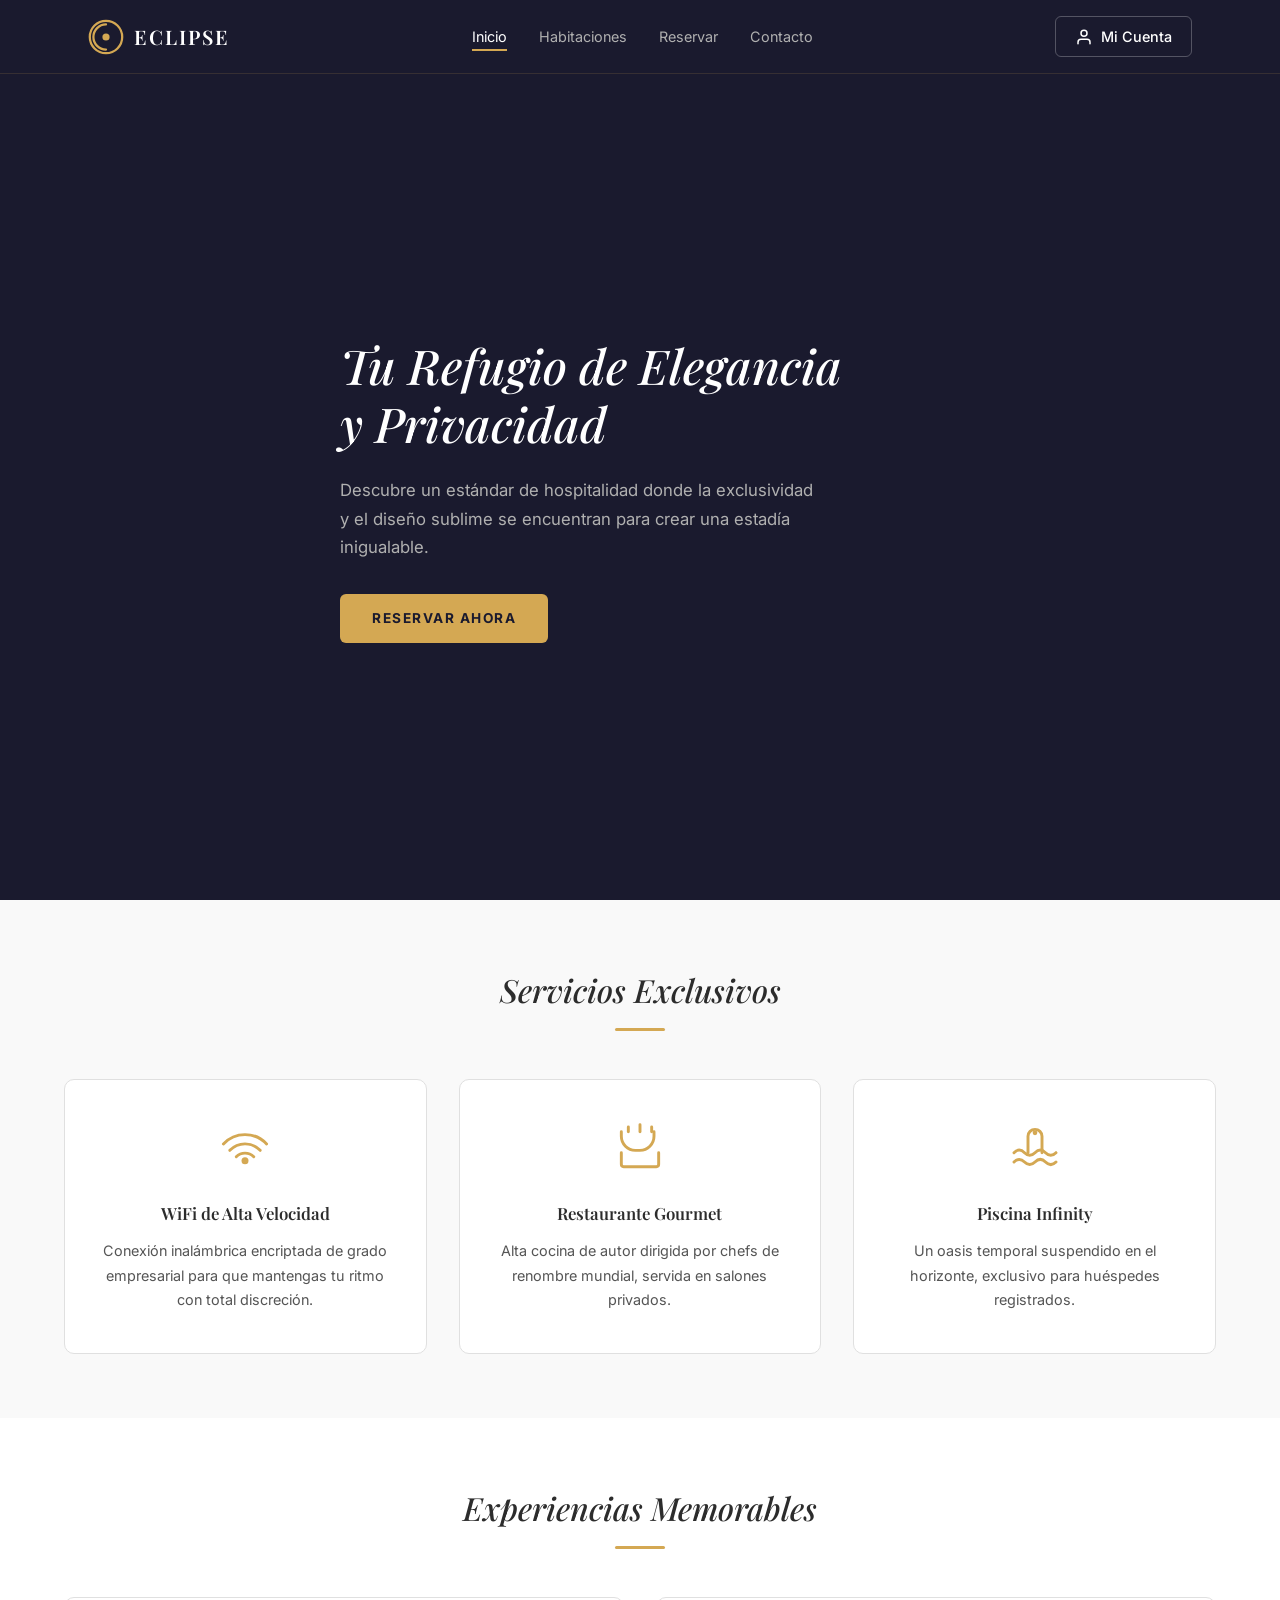
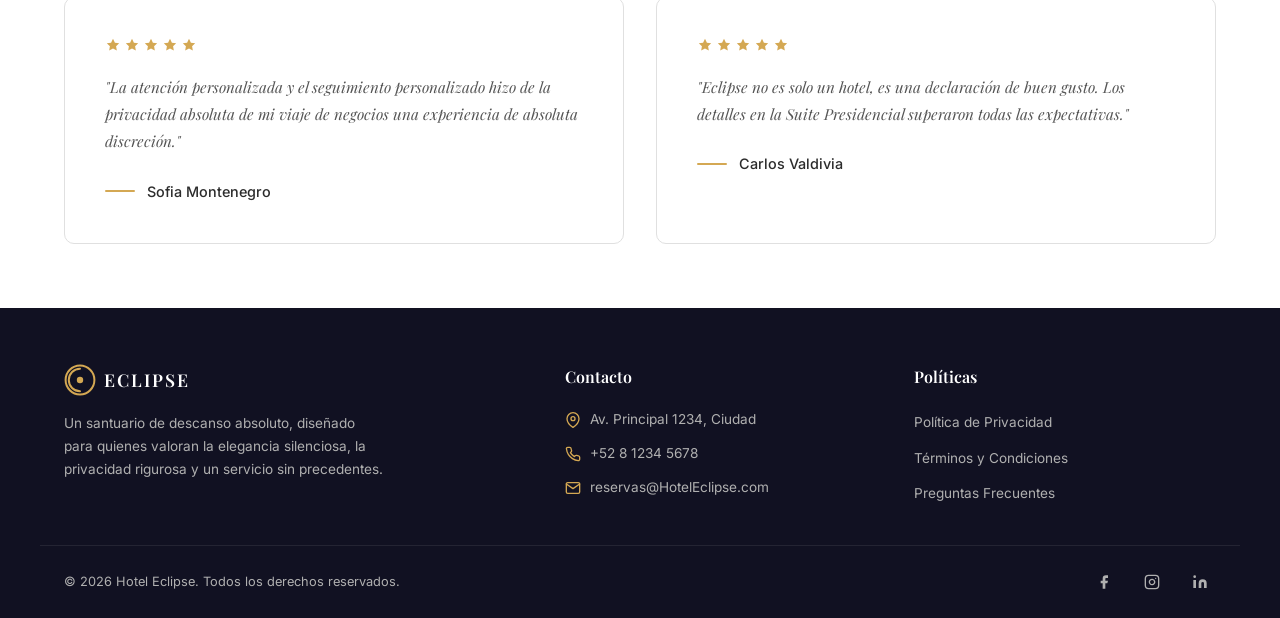
==== inicio.html @ 24bf1b32 "Agregacion de Inicio v.1" ====
<!DOCTYPE html>
<html lang="es">
<head>
    <meta charset="UTF-8">
    <meta name="viewport" content="width=device-width, initial-scale=1.0">
    <title>Hotel Eclipse - Tu Refugio de Elegancia</title>
    <link rel="preconnect" href="https://fonts.googleapis.com">
    <link rel="preconnect" href="https://fonts.gstatic.com" crossorigin>
    <link href="https://fonts.googleapis.com/css2?family=Inter:wght@300;400;500;600;700&family=Playfair+Display:ital,wght@0,400;0,500;0,600;0,700;1,400;1,500;1,600&display=swap" rel="stylesheet">
    <link rel="stylesheet" href="css/variables.css">
    <link rel="stylesheet" href="css/reset.css">
    <link rel="stylesheet" href="css/principal.css">
</head>
<body>

    <!-- HEADER -->
    <header class="header">
        <nav class="nav container">
            <a href="inicio.html" class="nav__logo">
                <svg class="nav__logo-icon" viewBox="0 0 40 40" fill="none" xmlns="http://www.w3.org/2000/svg">
                    <circle cx="20" cy="20" r="18" stroke="#d4a853" stroke-width="2.5"/>
                    <path d="M20 6C12.268 6 6 12.268 6 20s6.268 14 14 14" stroke="#d4a853" stroke-width="2.5" stroke-linecap="round"/>
                    <circle cx="20" cy="20" r="4" fill="#d4a853"/>
                </svg>
                <span class="nav__logo-texto">ECLIPSE</span>
            </a>

            <ul class="nav__menu">
                <li class="nav__item">
                    <a href="inicio.html" class="nav__link nav__link--activo">Inicio</a>
                </li>
                <li class="nav__item">
                    <a href="habitaciones.html" class="nav__link">Habitaciones</a>
                </li>
                <li class="nav__item">
                    <a href="reservar.html" class="nav__link">Reservar</a>
                </li>
                <li class="nav__item">
                    <a href="#contacto" class="nav__link">Contacto</a>
                </li>
            </ul>

            <a href="iniciar-sesion.html" class="nav__cuenta">
                <svg class="nav__cuenta-icono" viewBox="0 0 24 24" fill="none" stroke="currentColor" stroke-width="2" stroke-linecap="round" stroke-linejoin="round">
                    <path d="M20 21v-2a4 4 0 0 0-4-4H8a4 4 0 0 0-4 4v2"/>
                    <circle cx="12" cy="7" r="4"/>
                </svg>
                <span>Mi Cuenta</span>
            </a>

            <button class="nav__hamburger" aria-label="Menu">
                <span></span>
                <span></span>
                <span></span>
            </button>
        </nav>
    </header>

    <!-- MAIN -->
    <main>

        <!-- HERO -->
        <section class="hero">
            <div class="hero__overlay"></div>
            <div class="hero__contenido container">
                <h1 class="hero__titulo">Tu Refugio de Elegancia<br>y Privacidad</h1>
                <p class="hero__subtitulo">
                    Descubre un estándar de hospitalidad donde la exclusividad y el diseño sublime se encuentran para crear una estadía inigualable.
                </p>
                <a href="reservar.html" class="hero__btn">RESERVAR AHORA</a>
            </div>
        </section>

        <!-- SERVICIOS -->
        <section class="servicios">
            <div class="container">
                <h2 class="seccion__titulo">Servicios Exclusivos</h2>

                <div class="servicios__grid">
                    <!-- WiFi -->
                    <div class="servicio__card">
                        <div class="servicio__icono">
                            <svg viewBox="0 0 48 48" fill="none" xmlns="http://www.w3.org/2000/svg">
                                <path d="M24 38a3 3 0 1 0 0-6 3 3 0 0 0 0 6z" fill="#d4a853"/>
                                <path d="M16.5 31.5a10.6 10.6 0 0 1 15 0" stroke="#d4a853" stroke-width="2.5" stroke-linecap="round"/>
                                <path d="M11 26a18 18 0 0 1 26 0" stroke="#d4a853" stroke-width="2.5" stroke-linecap="round"/>
                                <path d="M5.5 20.5a25.4 25.4 0 0 1 37 0" stroke="#d4a853" stroke-width="2.5" stroke-linecap="round"/>
                            </svg>
                        </div>
                        <h3 class="servicio__titulo">WiFi de Alta Velocidad</h3>
                        <p class="servicio__texto">Conexión inalámbrica encriptada de grado empresarial para que mantengas tu ritmo con total discreción.</p>
                    </div>

                    <!-- Restaurante -->
                    <div class="servicio__card">
                        <div class="servicio__icono">
                            <svg viewBox="0 0 48 48" fill="none" xmlns="http://www.w3.org/2000/svg">
                                <path d="M8 10v4c0 6.627 5.373 12 12 12h4c6.627 0 12-5.373 12-12v-4" stroke="#d4a853" stroke-width="2.5" stroke-linecap="round"/>
                                <path d="M14 10V6" stroke="#d4a853" stroke-width="2.5" stroke-linecap="round"/>
                                <path d="M24 10V4" stroke="#d4a853" stroke-width="2.5" stroke-linecap="round"/>
                                <path d="M34 10V6" stroke="#d4a853" stroke-width="2.5" stroke-linecap="round"/>
                                <path d="M8 28v10a2 2 0 0 0 2 2h28a2 2 0 0 0 2-2V28" stroke="#d4a853" stroke-width="2.5" stroke-linecap="round"/>
                            </svg>
                        </div>
                        <h3 class="servicio__titulo">Restaurante Gourmet</h3>
                        <p class="servicio__texto">Alta cocina de autor dirigida por chefs de renombre mundial, servida en salones privados.</p>
                    </div>

                    <!-- Piscina -->
                    <div class="servicio__card">
                        <div class="servicio__icono">
                            <svg viewBox="0 0 48 48" fill="none" xmlns="http://www.w3.org/2000/svg">
                                <path d="M6 28c3-3 6-3 9 0s6 3 9 0 6-3 9 0 6 3 9 0" stroke="#d4a853" stroke-width="2.5" stroke-linecap="round"/>
                                <path d="M6 36c3-3 6-3 9 0s6 3 9 0 6-3 9 0 6 3 9 0" stroke="#d4a853" stroke-width="2.5" stroke-linecap="round"/>
                                <path d="M18 28V14a6 6 0 0 1 12 0v14" stroke="#d4a853" stroke-width="2.5" stroke-linecap="round"/>
                                <circle cx="24" cy="11" r="2" fill="#d4a853"/>
                            </svg>
                        </div>
                        <h3 class="servicio__titulo">Piscina Infinity</h3>
                        <p class="servicio__texto">Un oasis temporal suspendido en el horizonte, exclusivo para huéspedes registrados.</p>
                    </div>
                </div>
            </div>
        </section>

        <!-- TESTIMONIOS -->
        <section class="testimonios">
            <div class="container">
                <h2 class="seccion__titulo">Experiencias Memorables</h2>

                <div class="testimonios__grid">
                    <div class="testimonio__card">
                        <div class="testimonio__estrellas">
                            <svg viewBox="0 0 20 20" fill="#d4a853"><path d="M10 1l2.39 4.84 5.34.78-3.87 3.77.91 5.33L10 13.27l-4.77 2.51.91-5.33L2.27 6.69l5.34-.78L10 1z"/></svg>
                            <svg viewBox="0 0 20 20" fill="#d4a853"><path d="M10 1l2.39 4.84 5.34.78-3.87 3.77.91 5.33L10 13.27l-4.77 2.51.91-5.33L2.27 6.69l5.34-.78L10 1z"/></svg>
                            <svg viewBox="0 0 20 20" fill="#d4a853"><path d="M10 1l2.39 4.84 5.34.78-3.87 3.77.91 5.33L10 13.27l-4.77 2.51.91-5.33L2.27 6.69l5.34-.78L10 1z"/></svg>
                            <svg viewBox="0 0 20 20" fill="#d4a853"><path d="M10 1l2.39 4.84 5.34.78-3.87 3.77.91 5.33L10 13.27l-4.77 2.51.91-5.33L2.27 6.69l5.34-.78L10 1z"/></svg>
                            <svg viewBox="0 0 20 20" fill="#d4a853"><path d="M10 1l2.39 4.84 5.34.78-3.87 3.77.91 5.33L10 13.27l-4.77 2.51.91-5.33L2.27 6.69l5.34-.78L10 1z"/></svg>
                        </div>
                        <p class="testimonio__cita">"La atención personalizada y el seguimiento personalizado hizo de la privacidad absoluta de mi viaje de negocios una experiencia de absoluta discreción."</p>
                        <div class="testimonio__autor">
                            <span class="testimonio__linea"></span>
                            <span class="testimonio__nombre">Sofia Montenegro</span>
                        </div>
                    </div>

                    <div class="testimonio__card">
                        <div class="testimonio__estrellas">
                            <svg viewBox="0 0 20 20" fill="#d4a853"><path d="M10 1l2.39 4.84 5.34.78-3.87 3.77.91 5.33L10 13.27l-4.77 2.51.91-5.33L2.27 6.69l5.34-.78L10 1z"/></svg>
                            <svg viewBox="0 0 20 20" fill="#d4a853"><path d="M10 1l2.39 4.84 5.34.78-3.87 3.77.91 5.33L10 13.27l-4.77 2.51.91-5.33L2.27 6.69l5.34-.78L10 1z"/></svg>
                            <svg viewBox="0 0 20 20" fill="#d4a853"><path d="M10 1l2.39 4.84 5.34.78-3.87 3.77.91 5.33L10 13.27l-4.77 2.51.91-5.33L2.27 6.69l5.34-.78L10 1z"/></svg>
                            <svg viewBox="0 0 20 20" fill="#d4a853"><path d="M10 1l2.39 4.84 5.34.78-3.87 3.77.91 5.33L10 13.27l-4.77 2.51.91-5.33L2.27 6.69l5.34-.78L10 1z"/></svg>
                            <svg viewBox="0 0 20 20" fill="#d4a853"><path d="M10 1l2.39 4.84 5.34.78-3.87 3.77.91 5.33L10 13.27l-4.77 2.51.91-5.33L2.27 6.69l5.34-.78L10 1z"/></svg>
                        </div>
                        <p class="testimonio__cita">"Eclipse no es solo un hotel, es una declaración de buen gusto. Los detalles en la Suite Presidencial superaron todas las expectativas."</p>
                        <div class="testimonio__autor">
                            <span class="testimonio__linea"></span>
                            <span class="testimonio__nombre">Carlos Valdivia</span>
                        </div>
                    </div>
                </div>
            </div>
        </section>

    </main>

    <!-- FOOTER -->
    <footer class="footer">
        <div class="footer__contenido container">
            <div class="footer__col footer__brand">
                <a href="inicio.html" class="footer__logo">
                    <svg class="footer__logo-icon" viewBox="0 0 40 40" fill="none" xmlns="http://www.w3.org/2000/svg">
                        <circle cx="20" cy="20" r="18" stroke="#d4a853" stroke-width="2.5"/>
                        <path d="M20 6C12.268 6 6 12.268 6 20s6.268 14 14 14" stroke="#d4a853" stroke-width="2.5" stroke-linecap="round"/>
                        <circle cx="20" cy="20" r="4" fill="#d4a853"/>
                    </svg>
                    <span class="footer__logo-texto">ECLIPSE</span>
                </a>
                <p class="footer__descripcion">Un santuario de descanso absoluto, diseñado para quienes valoran la elegancia silenciosa, la privacidad rigurosa y un servicio sin precedentes.</p>
            </div>

            <div class="footer__col">
                <h4 class="footer__titulo">Contacto</h4>
                <ul class="footer__lista">
                    <li class="footer__item">
                        <svg class="footer__item-icono" viewBox="0 0 24 24" fill="none" stroke="#d4a853" stroke-width="2" stroke-linecap="round" stroke-linejoin="round"><path d="M21 10c0 7-9 13-9 13s-9-6-9-13a9 9 0 0 1 18 0z"/><circle cx="12" cy="10" r="3"/></svg>
                        <span>Av. Principal 1234, Ciudad</span>
                    </li>
                    <li class="footer__item">
                        <svg class="footer__item-icono" viewBox="0 0 24 24" fill="none" stroke="#d4a853" stroke-width="2" stroke-linecap="round" stroke-linejoin="round"><path d="M22 16.92v3a2 2 0 0 1-2.18 2 19.79 19.79 0 0 1-8.63-3.07 19.5 19.5 0 0 1-6-6 19.79 19.79 0 0 1-3.07-8.67A2 2 0 0 1 4.11 2h3a2 2 0 0 1 2 1.72c.127.96.361 1.903.7 2.81a2 2 0 0 1-.45 2.11L8.09 9.91a16 16 0 0 0 6 6l1.27-1.27a2 2 0 0 1 2.11-.45c.907.339 1.85.573 2.81.7A2 2 0 0 1 22 16.92z"/></svg>
                        <span>+52 8 1234 5678</span>
                    </li>
                    <li class="footer__item">
                        <svg class="footer__item-icono" viewBox="0 0 24 24" fill="none" stroke="#d4a853" stroke-width="2" stroke-linecap="round" stroke-linejoin="round"><path d="M4 4h16c1.1 0 2 .9 2 2v12c0 1.1-.9 2-2 2H4c-1.1 0-2-.9-2-2V6c0-1.1.9-2 2-2z"/><polyline points="22,6 12,13 2,6"/></svg>
                        <span>reservas@HotelEclipse.com</span>
                    </li>
                </ul>
            </div>

            <div class="footer__col">
                <h4 class="footer__titulo">Políticas</h4>
                <ul class="footer__lista footer__lista--links">
                    <li><a href="#" class="footer__link">Política de Privacidad</a></li>
                    <li><a href="#" class="footer__link">Términos y Condiciones</a></li>
                    <li><a href="#" class="footer__link">Preguntas Frecuentes</a></li>
                </ul>
            </div>
        </div>

        <div class="footer__bottom container">
            <p class="footer__copyright">&copy; 2026 Hotel Eclipse. Todos los derechos reservados.</p>
            <div class="footer__redes">
                <a href="#" class="footer__redes-link" aria-label="Facebook">
                    <svg viewBox="0 0 24 24" fill="currentColor"><path d="M18 2h-3a5 5 0 0 0-5 5v3H7v4h3v8h4v-8h3l1-4h-4V7a1 1 0 0 1 1-1h3z"/></svg>
                </a>
                <a href="#" class="footer__redes-link" aria-label="Instagram">
                    <svg viewBox="0 0 24 24" fill="none" stroke="currentColor" stroke-width="2" stroke-linecap="round" stroke-linejoin="round"><rect x="2" y="2" width="20" height="20" rx="5" ry="5"/><path d="M16 11.37A4 4 0 1 1 12.63 8 4 4 0 0 1 16 11.37z"/><line x1="17.5" y1="6.5" x2="17.51" y2="6.5"/></svg>
                </a>
                <a href="#" class="footer__redes-link" aria-label="LinkedIn">
                    <svg viewBox="0 0 24 24" fill="currentColor"><path d="M16 8a6 6 0 0 1 6 6v7h-4v-7a2 2 0 0 0-2-2 2 2 0 0 0-2 2v7h-4v-7a6 6 0 0 1 6-6z"/><rect x="2" y="9" width="4" height="12"/><circle cx="4" cy="4" r="2"/></svg>
                </a>
            </div>
        </div>
    </footer>

    <script src="js/principal.js"></script>
</body>
</html>
---- css/variables.css ----
:root {
    /* Colores principales */
    --color-primario: #d4a853;
    --color-primario-hover: #c49a45;
    --color-oscuro: #1a1a2e;
    --color-oscuro-footer: #111122;
    --color-hero-overlay: rgba(0, 0, 0, 0.45);

    /* Colores de texto */
    --color-texto: #ffffff;
    --color-texto-secundario: #b0b0b0;
    --color-texto-oscuro: #2c2c2c;
    --color-texto-cita: #555555;

    /* Colores de fondo */
    --color-fondo-claro: #f9f9f9;
    --color-fondo-card: #ffffff;
    --color-fondo-hero: #1a1a2e;

    /* Bordes */
    --color-borde: #e8e8e8;
    --color-borde-card: #e0e0e0;

    /* Tipografías */
    --font-titulos: 'Playfair Display', Georgia, 'Times New Roman', serif;
    --font-body: 'Inter', 'Segoe UI', Tahoma, sans-serif;

    /* Tamaños de fuente */
    --fs-hero-titulo: 3rem;
    --fs-hero-subtitulo: 1.05rem;
    --fs-seccion-titulo: 2rem;
    --fs-card-titulo: 1.05rem;
    --fs-card-texto: 0.9rem;
    --fs-nav: 0.9rem;
    --fs-footer-titulo: 1rem;
    --fs-footer-texto: 0.85rem;
    --fs-copyright: 0.8rem;

    /* Espaciados */
    --espaciado-seccion: 4rem 0;
    --espaciado-header: 1rem 3rem;
    --espaciado-footer: 3rem 2rem 1.5rem;

    /* Sombras */
    --sombra-card: 0 2px 12px rgba(0, 0, 0, 0.06);
    --sombra-card-hover: 0 6px 20px rgba(0, 0, 0, 0.1);

    /* Border radius */
    --radius-boton: 6px;
    --radius-card: 10px;

    /* Transiciones */
    --transition: all 0.3s ease;

    /* Breakpoints */
    --bp-mobile: 480px;
    --bp-tablet: 768px;
    --bp-desktop: 1024px;
    --bp-desktop-lg: 1200px;
}
---- css/principal.css ----
/* ========================================
   ESTILOS GENERALES
   ======================================== */

body {
    font-family: var(--font-body);
    color: var(--color-texto-oscuro);
    background-color: #ffffff;
}

.container {
    width: 100%;
    max-width: 1200px;
    margin: 0 auto;
    padding: 0 1.5rem;
}

/* ========================================
   HEADER / NAV
   ======================================== */

.header {
    position: fixed;
    top: 0;
    left: 0;
    width: 100%;
    z-index: 1000;
    background-color: var(--color-oscuro);
    border-bottom: 1px solid rgba(212, 168, 83, 0.15);
}

.nav {
    display: flex;
    align-items: center;
    justify-content: space-between;
    padding: var(--espaciado-header);
    gap: 2rem;
}

.nav__logo {
    display: flex;
    align-items: center;
    gap: 0.6rem;
    flex-shrink: 0;
}

.nav__logo-icon {
    width: 36px;
    height: 36px;
}

.nav__logo-texto {
    font-family: var(--font-titulos);
    font-size: 1.25rem;
    font-weight: 600;
    color: var(--color-texto);
    letter-spacing: 2px;
}

.nav__menu {
    display: flex;
    align-items: center;
    gap: 2rem;
}

.nav__link {
    font-size: var(--fs-nav);
    font-weight: 400;
    color: var(--color-texto-secundario);
    transition: var(--transition);
    position: relative;
    padding: 0.25rem 0;
}

.nav__link::after {
    content: '';
    position: absolute;
    bottom: -2px;
    left: 0;
    width: 0;
    height: 2px;
    background-color: var(--color-primario);
    transition: var(--transition);
}

.nav__link:hover,
.nav__link--activo {
    color: var(--color-texto);
}

.nav__link:hover::after,
.nav__link--activo::after {
    width: 100%;
}

.nav__cuenta {
    display: flex;
    align-items: center;
    gap: 0.5rem;
    padding: 0.5rem 1.2rem;
    border: 1px solid rgba(255, 255, 255, 0.25);
    border-radius: var(--radius-boton);
    color: var(--color-texto);
    font-size: var(--fs-nav);
    font-weight: 500;
    transition: var(--transition);
    flex-shrink: 0;
}

.nav__cuenta:hover {
    background-color: rgba(255, 255, 255, 0.08);
    border-color: var(--color-primario);
}

.nav__cuenta-icono {
    width: 18px;
    height: 18px;
}

.nav__hamburger {
    display: none;
    flex-direction: column;
    gap: 5px;
    padding: 0.5rem;
}

.nav__hamburger span {
    display: block;
    width: 24px;
    height: 2px;
    background-color: var(--color-texto);
    border-radius: 2px;
    transition: var(--transition);
}

/* ========================================
   HERO
   ======================================== */

.hero {
    position: relative;
    min-height: 100vh;
    display: flex;
    align-items: center;
    background: url('https://images.unsplash.com/photo-1566073771259-6a8506099945?w=1600&q=80') center/cover no-repeat;
    background-color: var(--color-fondo-hero);
    padding-top: 80px;
}

.hero__overlay {
    position: absolute;
    inset: 0;
    background: linear-gradient(
        135deg,
        rgba(26, 26, 46, 0.75) 0%,
        rgba(26, 26, 46, 0.50) 50%,
        rgba(26, 26, 46, 0.30) 100%
    );
    z-index: 1;
}

.hero__contenido {
    position: relative;
    z-index: 2;
    max-width: 600px;
    padding: 4rem 0;
}

.hero__titulo {
    font-family: var(--font-titulos);
    font-size: var(--fs-hero-titulo);
    font-weight: 500;
    font-style: italic;
    color: var(--color-texto);
    line-height: 1.2;
    margin-bottom: 1.5rem;
}

.hero__subtitulo {
    font-size: var(--fs-hero-subtitulo);
    color: var(--color-texto-secundario);
    line-height: 1.7;
    margin-bottom: 2rem;
    max-width: 480px;
}

.hero__btn {
    display: inline-block;
    padding: 0.85rem 2rem;
    background-color: var(--color-primario);
    color: var(--color-oscuro);
    font-size: 0.85rem;
    font-weight: 700;
    letter-spacing: 1.5px;
    border-radius: var(--radius-boton);
    transition: var(--transition);
    text-transform: uppercase;
}

.hero__btn:hover {
    background-color: var(--color-primario-hover);
    transform: translateY(-2px);
    box-shadow: 0 6px 20px rgba(212, 168, 83, 0.35);
}

/* ========================================
   SECCIONES COMUNES
   ======================================== */

.seccion__titulo {
    font-family: var(--font-titulos);
    font-size: var(--fs-seccion-titulo);
    font-weight: 500;
    font-style: italic;
    color: var(--color-texto-oscuro);
    text-align: center;
    margin-bottom: 3rem;
    position: relative;
    padding-bottom: 1rem;
}

.seccion__titulo::after {
    content: '';
    position: absolute;
    bottom: 0;
    left: 50%;
    transform: translateX(-50%);
    width: 50px;
    height: 3px;
    background-color: var(--color-primario);
    border-radius: 2px;
}

/* ========================================
   SERVICIOS
   ======================================== */

.servicios {
    padding: var(--espaciado-seccion);
    background-color: var(--color-fondo-claro);
}

.servicios__grid {
    display: grid;
    grid-template-columns: repeat(3, 1fr);
    gap: 2rem;
}

.servicio__card {
    background-color: var(--color-fondo-card);
    border: 1px solid var(--color-borde-card);
    border-radius: var(--radius-card);
    padding: 2.5rem 2rem;
    text-align: center;
    transition: var(--transition);
}

.servicio__card:hover {
    box-shadow: var(--sombra-card-hover);
    transform: translateY(-4px);
}

.servicio__icono {
    width: 56px;
    height: 56px;
    margin: 0 auto 1.5rem;
}

.servicio__icono svg {
    width: 100%;
    height: 100%;
}

.servicio__titulo {
    font-family: var(--font-titulos);
    font-size: var(--fs-card-titulo);
    font-weight: 600;
    color: var(--color-texto-oscuro);
    margin-bottom: 0.75rem;
}

.servicio__texto {
    font-size: var(--fs-card-texto);
    color: var(--color-texto-cita);
    line-height: 1.7;
}

/* ========================================
   TESTIMONIOS
   ======================================== */

.testimonios {
    padding: var(--espaciado-seccion);
    background-color: #ffffff;
}

.testimonios__grid {
    display: grid;
    grid-template-columns: repeat(2, 1fr);
    gap: 2rem;
}

.testimonio__card {
    background-color: var(--color-fondo-card);
    border: 1px solid var(--color-borde-card);
    border-radius: var(--radius-card);
    padding: 2.5rem;
    transition: var(--transition);
}

.testimonio__card:hover {
    box-shadow: var(--sombra-card-hover);
}

.testimonio__estrellas {
    display: flex;
    gap: 3px;
    margin-bottom: 1.25rem;
}

.testimonio__estrellas svg {
    width: 16px;
    height: 16px;
}

.testimonio__cita {
    font-family: var(--font-titulos);
    font-size: 0.95rem;
    font-style: italic;
    color: var(--color-texto-cita);
    line-height: 1.8;
    margin-bottom: 1.5rem;
}

.testimonio__autor {
    display: flex;
    align-items: center;
    gap: 0.75rem;
}

.testimonio__linea {
    display: block;
    width: 30px;
    height: 2px;
    background-color: var(--color-primario);
    border-radius: 2px;
}

.testimonio__nombre {
    font-size: 0.9rem;
    font-weight: 500;
    color: var(--color-texto-oscuro);
}

/* ========================================
   FOOTER
   ======================================== */

.footer {
    background-color: var(--color-oscuro-footer);
    padding-top: 3.5rem;
}

.footer__contenido {
    display: grid;
    grid-template-columns: 1.5fr 1fr 1fr;
    gap: 3rem;
    padding-bottom: 2.5rem;
    border-bottom: 1px solid rgba(255, 255, 255, 0.08);
}

.footer__logo {
    display: flex;
    align-items: center;
    gap: 0.5rem;
    margin-bottom: 1rem;
}

.footer__logo-icon {
    width: 32px;
    height: 32px;
}

.footer__logo-texto {
    font-family: var(--font-titulos);
    font-size: 1.1rem;
    font-weight: 600;
    color: var(--color-texto);
    letter-spacing: 2px;
}

.footer__descripcion {
    font-size: var(--fs-footer-texto);
    color: var(--color-texto-secundario);
    line-height: 1.7;
    max-width: 320px;
}

.footer__titulo {
    font-family: var(--font-titulos);
    font-size: var(--fs-footer-titulo);
    font-weight: 600;
    color: var(--color-texto);
    margin-bottom: 1.25rem;
}

.footer__lista {
    display: flex;
    flex-direction: column;
    gap: 0.75rem;
}

.footer__item {
    display: flex;
    align-items: flex-start;
    gap: 0.6rem;
    font-size: var(--fs-footer-texto);
    color: var(--color-texto-secundario);
}

.footer__item-icono {
    width: 16px;
    height: 16px;
    flex-shrink: 0;
    margin-top: 3px;
}

.footer__lista--links {
    gap: 0.6rem;
}

.footer__link {
    font-size: var(--fs-footer-texto);
    color: var(--color-texto-secundario);
    transition: var(--transition);
}

.footer__link:hover {
    color: var(--color-primario);
}

.footer__bottom {
    display: flex;
    align-items: center;
    justify-content: space-between;
    padding: 1.25rem 1.5rem;
}

.footer__copyright {
    font-size: var(--fs-copyright);
    color: var(--color-texto-secundario);
}

.footer__redes {
    display: flex;
    gap: 1rem;
}

.footer__redes-link {
    display: flex;
    align-items: center;
    justify-content: center;
    width: 32px;
    height: 32px;
    border-radius: 50%;
    color: var(--color-texto-secundario);
    transition: var(--transition);
}

.footer__redes-link svg {
    width: 16px;
    height: 16px;
}

.footer__redes-link:hover {
    color: var(--color-primario);
    background-color: rgba(255, 255, 255, 0.05);
}

/* ========================================
   RESPONSIVE
   ======================================== */

@media (max-width: 1024px) {
    .servicios__grid {
        grid-template-columns: repeat(2, 1fr);
    }

    .footer__contenido {
        grid-template-columns: 1fr 1fr;
    }

    .footer__brand {
        grid-column: 1 / -1;
    }
}

@media (max-width: 768px) {
    :root {
        --fs-hero-titulo: 2.2rem;
        --fs-seccion-titulo: 1.6rem;
        --espaciado-seccion: 3rem 0;
    }

    .nav__menu {
        position: fixed;
        top: 0;
        right: -100%;
        width: 70%;
        max-width: 300px;
        height: 100vh;
        background-color: var(--color-oscuro);
        flex-direction: column;
        justify-content: center;
        align-items: center;
        gap: 2.5rem;
        transition: right 0.4s ease;
        z-index: 1001;
        box-shadow: -4px 0 20px rgba(0, 0, 0, 0.3);
    }

    .nav__menu--activo {
        right: 0;
    }

    .nav__link {
        font-size: 1.1rem;
    }

    .nav__cuenta {
        display: none;
    }

    .nav__hamburger {
        display: flex;
        z-index: 1002;
    }

    .nav__hamburger--activo span:nth-child(1) {
        transform: rotate(45deg) translate(5px, 5px);
    }

    .nav__hamburger--activo span:nth-child(2) {
        opacity: 0;
    }

    .nav__hamburger--activo span:nth-child(3) {
        transform: rotate(-45deg) translate(5px, -5px);
    }

    .hero {
        min-height: 85vh;
    }

    .hero__contenido {
        padding: 3rem 0;
    }

    .servicios__grid {
        grid-template-columns: 1fr;
    }

    .testimonios__grid {
        grid-template-columns: 1fr;
    }

    .footer__contenido {
        grid-template-columns: 1fr;
        gap: 2rem;
    }

    .footer__bottom {
        flex-direction: column;
        gap: 1rem;
        text-align: center;
    }
}

@media (max-width: 480px) {
    :root {
        --fs-hero-titulo: 1.8rem;
        --fs-hero-subtitulo: 0.95rem;
        --espaciado-header: 0.8rem 1rem;
    }

    .nav {
        padding: var(--espaciado-header);
    }

    .hero__btn {
        width: 100%;
        text-align: center;
    }

    .servicio__card {
        padding: 2rem 1.5rem;
    }

    .testimonio__card {
        padding: 2rem 1.5rem;
    }
}
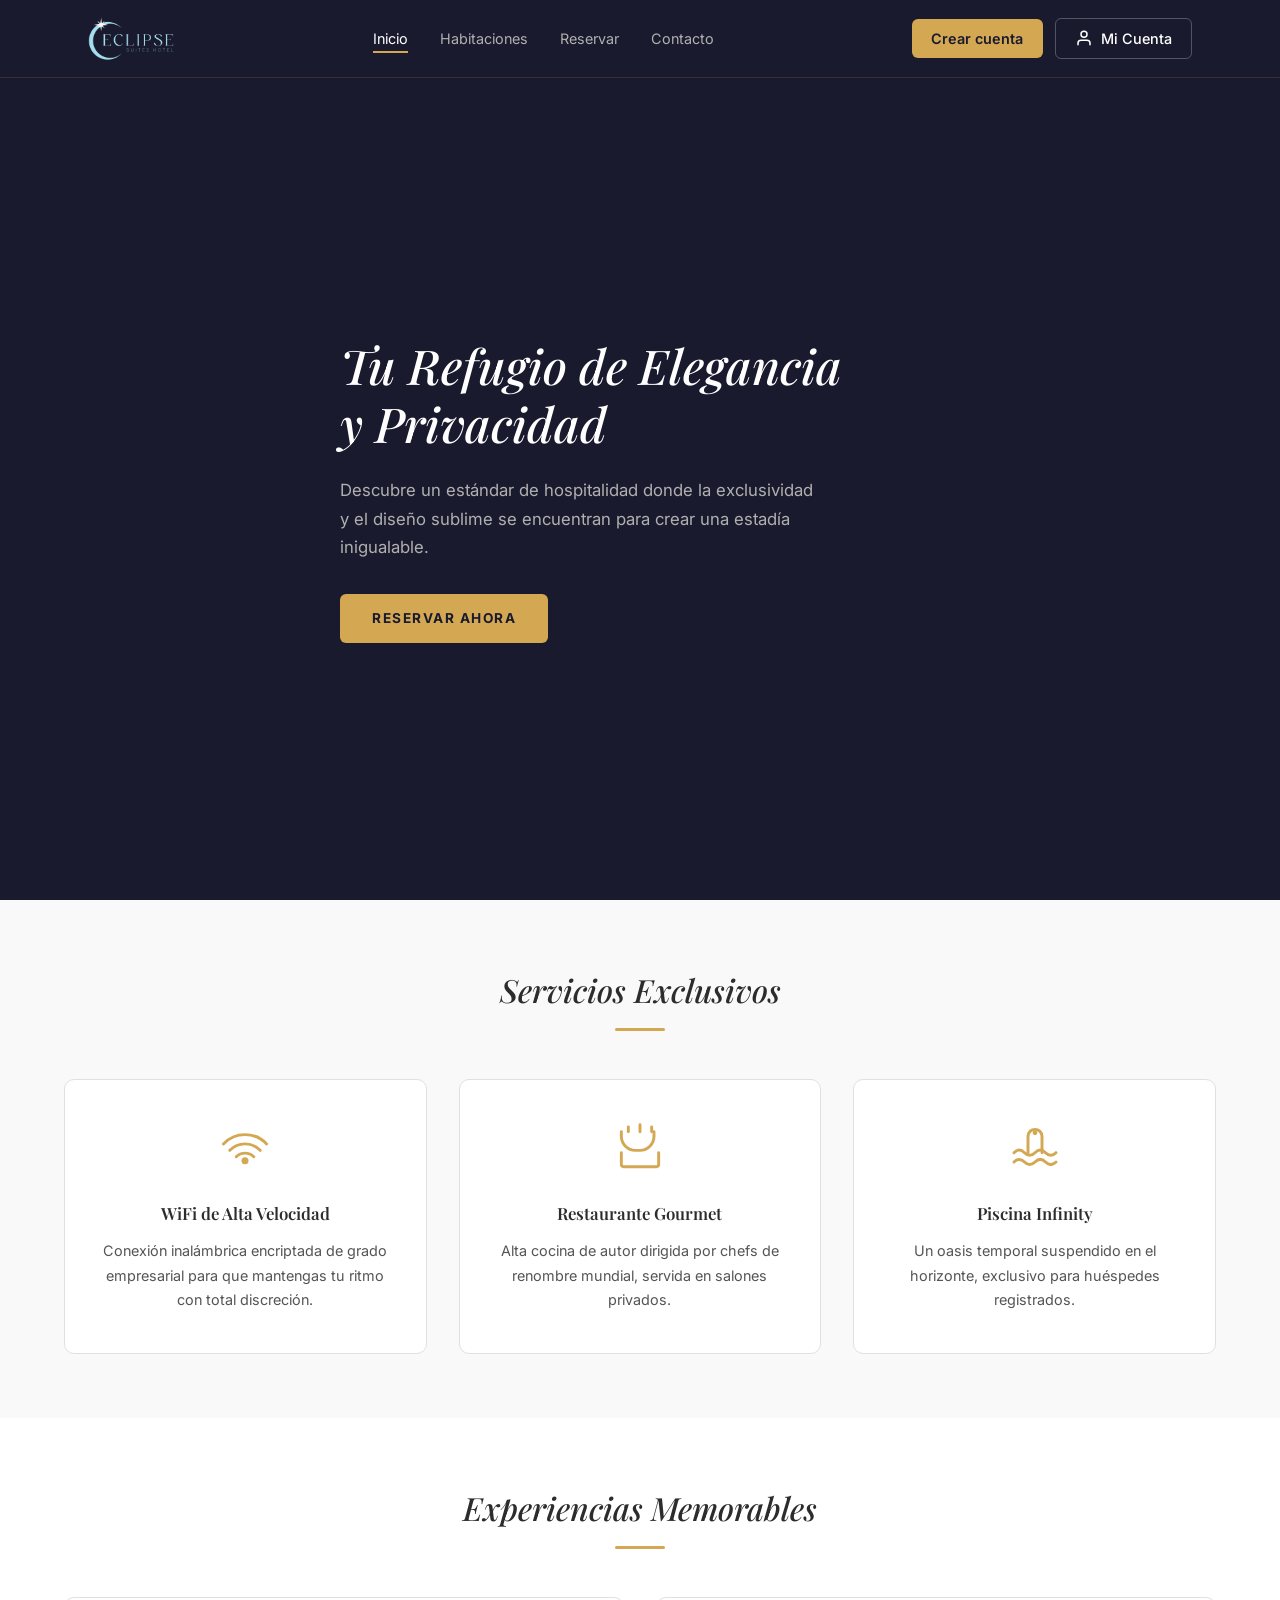
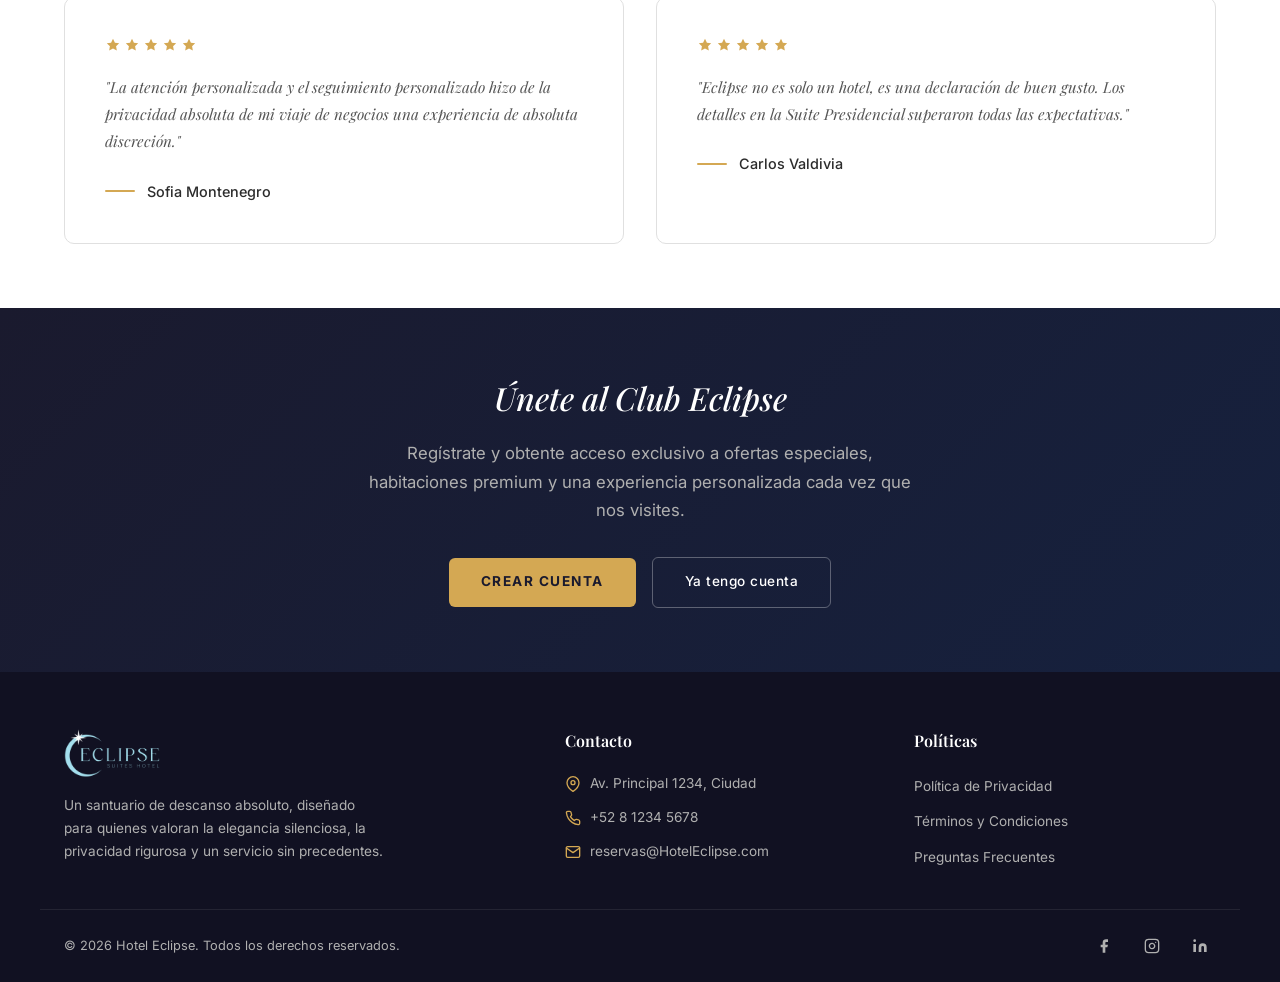
==== commit 3ec0929f: "Mejoras inicio v.1.1" ====
--- a/inicio.html
+++ b/inicio.html
@@ -17,12 +17,7 @@
     <header class="header">
         <nav class="nav container">
             <a href="inicio.html" class="nav__logo">
-                <svg class="nav__logo-icon" viewBox="0 0 40 40" fill="none" xmlns="http://www.w3.org/2000/svg">
-                    <circle cx="20" cy="20" r="18" stroke="#d4a853" stroke-width="2.5"/>
-                    <path d="M20 6C12.268 6 6 12.268 6 20s6.268 14 14 14" stroke="#d4a853" stroke-width="2.5" stroke-linecap="round"/>
-                    <circle cx="20" cy="20" r="4" fill="#d4a853"/>
-                </svg>
-                <span class="nav__logo-texto">ECLIPSE</span>
+                <img src="img/logo.webp" alt="Eclipse Suites Hotel" class="nav__logo-img">
             </a>
 
             <ul class="nav__menu">
@@ -40,13 +35,16 @@
                 </li>
             </ul>
 
-            <a href="iniciar-sesion.html" class="nav__cuenta">
-                <svg class="nav__cuenta-icono" viewBox="0 0 24 24" fill="none" stroke="currentColor" stroke-width="2" stroke-linecap="round" stroke-linejoin="round">
-                    <path d="M20 21v-2a4 4 0 0 0-4-4H8a4 4 0 0 0-4 4v2"/>
-                    <circle cx="12" cy="7" r="4"/>
-                </svg>
-                <span>Mi Cuenta</span>
-            </a>
+            <div class="nav__acciones">
+                <a href="registro.html" class="nav__btn-crear">Crear cuenta</a>
+                <a href="iniciar-sesion.html" class="nav__cuenta">
+                    <svg class="nav__cuenta-icono" viewBox="0 0 24 24" fill="none" stroke="currentColor" stroke-width="2" stroke-linecap="round" stroke-linejoin="round">
+                        <path d="M20 21v-2a4 4 0 0 0-4-4H8a4 4 0 0 0-4 4v2"/>
+                        <circle cx="12" cy="7" r="4"/>
+                    </svg>
+                    <span>Mi Cuenta</span>
+                </a>
+            </div>
 
             <button class="nav__hamburger" aria-label="Menu">
                 <span></span>
@@ -162,6 +160,18 @@
             </div>
         </section>
 
+        <!-- CTA REGISTRO -->
+        <section class="cta-registro">
+            <div class="container cta-registro__contenido">
+                <h2 class="cta-registro__titulo">Únete al Club Eclipse</h2>
+                <p class="cta-registro__texto">Regístrate y obtente acceso exclusivo a ofertas especiales, habitaciones premium y una experiencia personalizada cada vez que nos visites.</p>
+                <div class="cta-registro__botones">
+                    <a href="registro.html" class="hero__btn">CREAR CUENTA</a>
+                    <a href="iniciar-sesion.html" class="cta-registro__btn-secundario">Ya tengo cuenta</a>
+                </div>
+            </div>
+        </section>
+
     </main>
 
     <!-- FOOTER -->
@@ -169,12 +179,7 @@
         <div class="footer__contenido container">
             <div class="footer__col footer__brand">
                 <a href="inicio.html" class="footer__logo">
-                    <svg class="footer__logo-icon" viewBox="0 0 40 40" fill="none" xmlns="http://www.w3.org/2000/svg">
-                        <circle cx="20" cy="20" r="18" stroke="#d4a853" stroke-width="2.5"/>
-                        <path d="M20 6C12.268 6 6 12.268 6 20s6.268 14 14 14" stroke="#d4a853" stroke-width="2.5" stroke-linecap="round"/>
-                        <circle cx="20" cy="20" r="4" fill="#d4a853"/>
-                    </svg>
-                    <span class="footer__logo-texto">ECLIPSE</span>
+                    <img src="img/logo.webp" alt="Eclipse Suites Hotel" class="footer__logo-img">
                 </a>
                 <p class="footer__descripcion">Un santuario de descanso absoluto, diseñado para quienes valoran la elegancia silenciosa, la privacidad rigurosa y un servicio sin precedentes.</p>
             </div>
--- a/css/principal.css
+++ b/css/principal.css
@@ -44,9 +44,10 @@
     flex-shrink: 0;
 }
 
-.nav__logo-icon {
-    width: 36px;
-    height: 36px;
+.nav__logo-img {
+    height: 45px;
+    width: auto;
+    object-fit: contain;
 }
 
 .nav__logo-texto {
@@ -115,6 +116,28 @@
 .nav__cuenta-icono {
     width: 18px;
     height: 18px;
+}
+
+.nav__acciones {
+    display: flex;
+    align-items: center;
+    gap: 0.75rem;
+    flex-shrink: 0;
+}
+
+.nav__btn-crear {
+    padding: 0.5rem 1.2rem;
+    background-color: var(--color-primario);
+    color: var(--color-oscuro);
+    font-size: var(--fs-nav);
+    font-weight: 600;
+    border-radius: var(--radius-boton);
+    transition: var(--transition);
+}
+
+.nav__btn-crear:hover {
+    background-color: var(--color-primario-hover);
+    transform: translateY(-1px);
 }
 
 .nav__hamburger {
@@ -376,9 +399,10 @@
     margin-bottom: 1rem;
 }
 
-.footer__logo-icon {
-    width: 32px;
-    height: 32px;
+.footer__logo-img {
+    height: 50px;
+    width: auto;
+    object-fit: contain;
 }
 
 .footer__logo-texto {
@@ -475,6 +499,62 @@
 .footer__redes-link:hover {
     color: var(--color-primario);
     background-color: rgba(255, 255, 255, 0.05);
+}
+
+/* ========================================
+   CTA REGISTRO
+   ======================================== */
+
+.cta-registro {
+    padding: var(--espaciado-seccion);
+    background: linear-gradient(135deg, var(--color-oscuro) 0%, #16213e 100%);
+    text-align: center;
+}
+
+.cta-registro__contenido {
+    max-width: 600px;
+}
+
+.cta-registro__titulo {
+    font-family: var(--font-titulos);
+    font-size: var(--fs-seccion-titulo);
+    font-weight: 500;
+    font-style: italic;
+    color: var(--color-texto);
+    margin-bottom: 1rem;
+}
+
+.cta-registro__texto {
+    font-size: var(--fs-hero-subtitulo);
+    color: var(--color-texto-secundario);
+    line-height: 1.7;
+    margin-bottom: 2rem;
+}
+
+.cta-registro__botones {
+    display: flex;
+    align-items: center;
+    justify-content: center;
+    gap: 1rem;
+    flex-wrap: wrap;
+}
+
+.cta-registro__btn-secundario {
+    display: inline-block;
+    padding: 0.85rem 2rem;
+    border: 1px solid rgba(255, 255, 255, 0.3);
+    color: var(--color-texto);
+    font-size: 0.85rem;
+    font-weight: 500;
+    letter-spacing: 0.5px;
+    border-radius: var(--radius-boton);
+    transition: var(--transition);
+}
+
+.cta-registro__btn-secundario:hover {
+    background-color: rgba(255, 255, 255, 0.08);
+    border-color: var(--color-primario);
+    color: var(--color-primario);
 }
 
 /* ========================================
@@ -531,6 +611,10 @@
         display: none;
     }
 
+    .nav__acciones {
+        display: none;
+    }
+
     .nav__hamburger {
         display: flex;
         z-index: 1002;
@@ -587,11 +671,25 @@
         padding: var(--espaciado-header);
     }
 
+    .nav__logo-img {
+        height: 35px;
+    }
+
     .hero__btn {
         width: 100%;
         text-align: center;
     }
 
+    .cta-registro__botones {
+        flex-direction: column;
+    }
+
+    .cta-registro__botones .hero__btn,
+    .cta-registro__btn-secundario {
+        width: 100%;
+        text-align: center;
+    }
+
     .servicio__card {
         padding: 2rem 1.5rem;
     }
